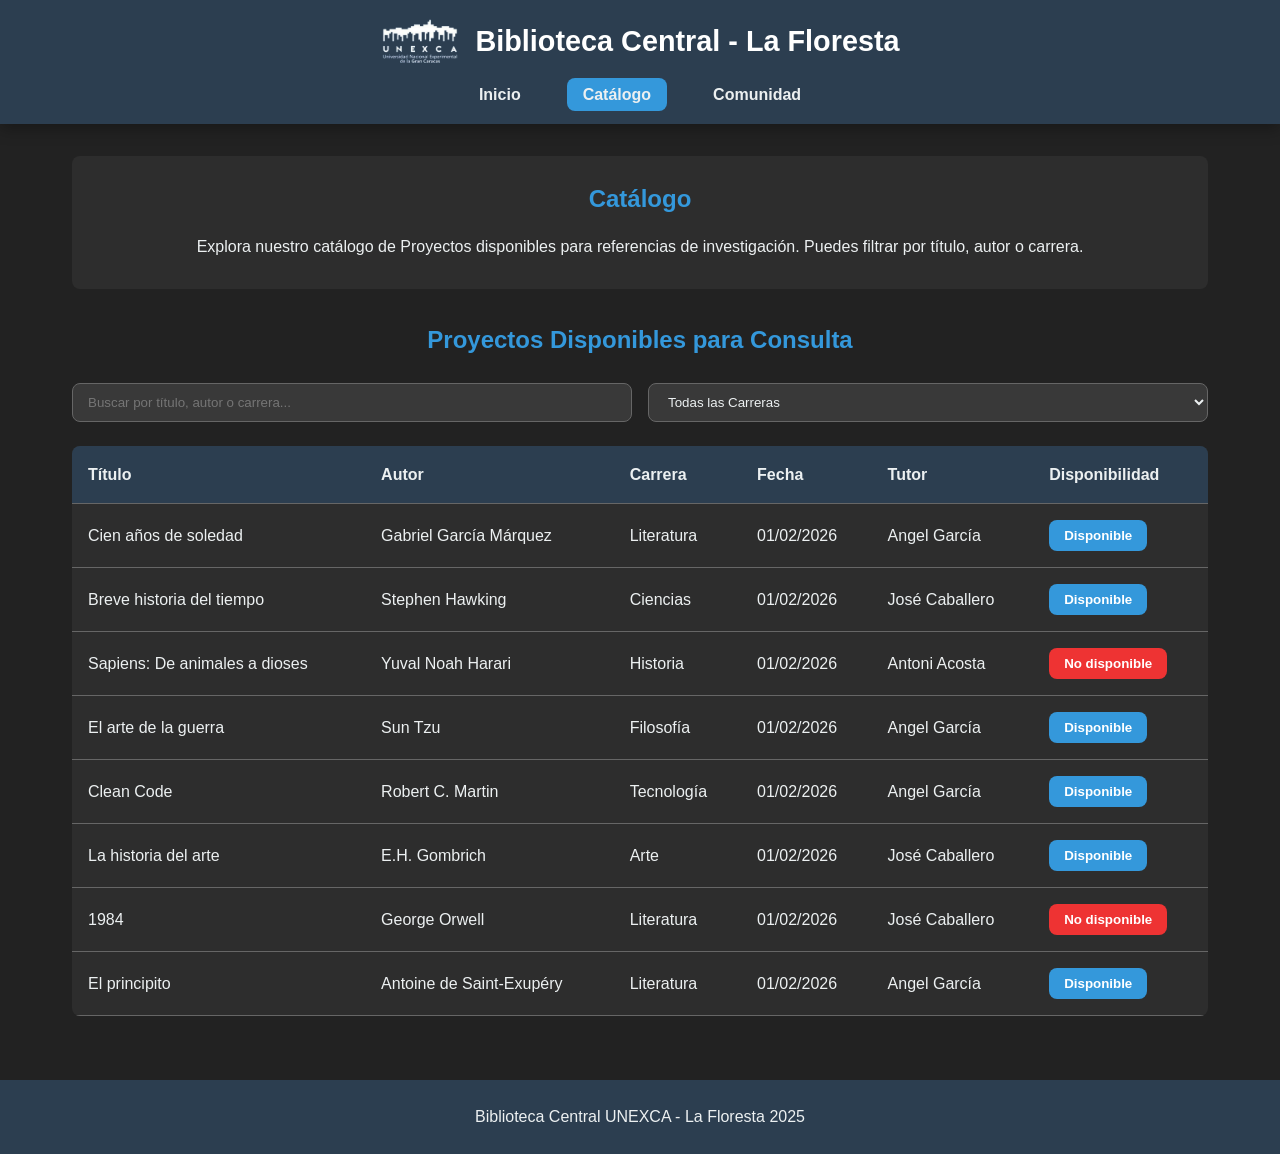
==== template/catalog.html @ 0e86082b "cambio de nomenclatura" ====
<!DOCTYPE html>
<html lang="es">
<head>
    <meta charset="UTF-8">
    <meta name="viewport" content="width=device-width, initial-scale=1.0">
    <meta name="description" content="Página principal - Biblioteca Central La Floresta">
    <title>Biblioteca UNEXCA - Página Principal</title>
    <link rel="stylesheet" href="../css/catalog_styles.css">
    <link rel="icon" href="../static/img/icono.png" type="image/png">
</head>
<body>
    <header class="main-header">
        <div class="header-content">
            <img src="../static/img/unexca_logo.png" alt="Logo UNEXCA" class="header-logo">
            <h1>Biblioteca Central - La Floresta</h1>
        </div>
        <nav class="main-nav">
            <ul>
                <li><a href="index.html">Inicio</a></li>
                <li><a href="catalog.html" class="active">Catálogo</a></li>
                <li><a href="#">Comunidad</a></li>
            </ul>
        </nav>
    </header>

    <main class="main-content">
        <section class="welcome-section">
            <h2>Catálogo</h2>
            <p>Explora nuestro catálogo de Proyectos disponibles para referencias de investigación. Puedes filtrar por título, autor o carrera.</p>
        </section>

        <section class="books-section">
            <h2>Proyectos Disponibles para Consulta</h2>
            
            <div class="filter-options">
                <input type="text" id="search-input" placeholder="Buscar por título, autor o carrera...">
                <select id="category-filter">
                    <option value="">Todas las Carreras</option>
                    <option value="Literatura">Literatura</option>
                    <option value="Ciencias">Ciencias</option>
                    <option value="Historia">Historia</option>
                    <option value="Tecnología">Tecnología</option>
                    <option value="Arte">Arte</option>
                </select>
            </div>

            <div class="table-container">
                <table class="books-table">
                    <thead>
                        <tr>
                            <th>Título</th>
                            <th>Autor</th>
                            <th>Carrera</th>
                            <th>Fecha</th>
                            <th>Tutor</th>
                            <th>Disponibilidad</th>
                        </tr>
                    </thead>
                    <tbody>
                        <tr>
                            <td>Cien años de soledad</td>
                            <td>Gabriel García Márquez</td>
                            <td>Literatura</td>
                            <td>01/02/2026</td>
                            <td>Angel García</td>
                            <td><button class="loan-btn">Disponible</button></td>
                        </tr>
                        <tr>
                            <td>Breve historia del tiempo</td>
                            <td>Stephen Hawking</td>
                            <td>Ciencias</td>
                            <td>01/02/2026</td>
                            <td>José Caballero</td>
                            <td><button class="loan-btn">Disponible</button></td>
                        </tr>
                        <tr>
                            <td>Sapiens: De animales a dioses</td>
                            <td>Yuval Noah Harari</td>
                            <td>Historia</td>
                            <td>01/02/2026</td>
                            <td>Antoni Acosta</td>
                            <td><button class="loan-btn" disabled>No disponible</button></td>
                        </tr>
                        <tr>
                            <td>El arte de la guerra</td>
                            <td>Sun Tzu</td>
                            <td>Filosofía</td>
                            <td>01/02/2026</td>
                            <td>Angel García</td>
                            <td><button class="loan-btn">Disponible</button></td>
                        </tr>
                        <tr>
                            <td>Clean Code</td>
                            <td>Robert C. Martin</td>
                            <td>Tecnología</td>
                            <td>01/02/2026</td>
                            <td>Angel García</td>
                            <td><button class="loan-btn">Disponible</button></td>
                        </tr>
                        <tr>
                            <td>La historia del arte</td>
                            <td>E.H. Gombrich</td>
                            <td>Arte</td>
                            <td>01/02/2026</td>
                            <td>José Caballero</td>
                            <td><button class="loan-btn">Disponible</button></td>
                        </tr>
                        <tr>
                            <td>1984</td>
                            <td>George Orwell</td>
                            <td>Literatura</td>
                            <td>01/02/2026</td>
                            <td>José Caballero</td>
                            <td><button class="loan-btn" disabled>No disponible</button></td>
                        </tr>
                        <tr>
                            <td>El principito</td>
                            <td>Antoine de Saint-Exupéry</td>
                            <td>Literatura</td>
                            <td>01/02/2026</td>
                            <td>Angel García</td>
                            <td><button class="loan-btn">Disponible</button></td>
                        </tr>
                    </tbody>
                </table>
            </div>
        </section>
    </main>

    <footer class="main-footer">
        <p>Biblioteca Central UNEXCA - La Floresta 2025</p>
    </footer>
</body>
</html>
---- css/catalog_styles.css ----
/* Variables de colores y fuentes*/
:root {
    --color-primary: #2c3e50;
    --color-secondary: #3498db;
    --color-light: #ecf0f1;
    --color-background: #222;
    --color-form-bg: #ffffff0d;
    --color-border: #666;
    --color-warning: #E33f;
    --font-primary: 'Segoe UI', Tahoma, Geneva, Verdana, sans-serif;
    --border-radius: 8px;
    --box-shadow: 0 5px 15px #0000004d;
    --transition: all 0.3s ease;
}

/* Reset y estilos base */
* {
    box-sizing: border-box;
    margin: 0;
    padding: 0;
}

body {
    margin: 0;
    padding: 0;
    font-family: var(--font-primary);
    color: var(--color-light);
    background-color: var(--color-background);
    line-height: 1.6;
    display: flex;
    flex-direction: column;
    min-height: 100vh;
}

/* Header */
.main-header {
    background-color: var(--color-primary);
    padding: 1rem;
    box-shadow: var(--box-shadow);
    position: sticky;
    top: 0;
    z-index: 1000;
}

.header-content {
    display: flex;
    align-items: center;
    justify-content: center;
    margin-bottom: 1rem;
}

.header-logo {
    max-width: 80px;
    height: auto;
    margin-right: 15px;
}

.main-header h1 {
    color: white;
    font-size: 1.8rem;
}

.main-nav ul {
    display: flex;
    justify-content: center;
    list-style: none;
}

.main-nav li {
    margin: 0 15px;
}

.main-nav a {
    color: var(--color-light);
    text-decoration: none;
    font-weight: 550;
    padding: 0.5rem 1rem;
    border-radius: var(--border-radius);
    transition: var(--transition);
}

.main-nav a:hover, .main-nav a.active {
    background-color: var(--color-secondary);
    border-radius: var(--border-radius);
}

/* Contenido Principal */
.main-content {
    flex: 1;
    padding: 2rem;
    max-width: 1200px;
    margin: 0 auto;
    width: 100%;
    margin: auto;
}

.welcome-section {
    text-align: center;
    margin-bottom: 2rem;
    padding: 1.5rem;
    padding-bottom: 1.8rem;
    background-color: var(--color-form-bg);
    border-radius: var(--border-radius);
}

.welcome-section h2 {
    margin-bottom: 1rem;
    color: var(--color-secondary);
}

/* Descripción section */
.books-section {
    margin-top: 2rem;
}

.books-section h2 {
    margin-bottom: 1.5rem;
    color: var(--color-secondary);
    text-align: center;
}

.filter-options {
    display: flex;
    gap: 1rem;
    margin-bottom: 1.5rem;
    flex-wrap: wrap;
}

#search-input, #category-filter {
    padding: 10px 15px;
    border: 1px solid var(--color-border);
    border-radius: var(--border-radius);
    background-color: #ffffff1a;
    color: var(--color-light);
    font-family: var(--font-primary);
    flex: 1;
    min-width: 200px;
}

#search-input:focus, #category-filter:focus {
    outline: none;
    border-color: var(--color-secondary);
    box-shadow: 0 0 0 2px #3498db4d;
}

option {
    background-color: #111;
}

/* Tabla de libros */
.table-container {
    overflow-x: auto;
}

.books-table {
    width: 100%;
    border-collapse: collapse;
    background-color: var(--color-form-bg);
    border-radius: var(--border-radius);
    overflow: hidden;
}

.books-table th, .books-table td {
    padding: 1rem;
    text-align: left;
    border-bottom: 1px solid var(--color-border);
}

.books-table th {
    background-color: var(--color-primary);
    color: var(--color-light);
    font-weight: 600;
}

.books-table tr:hover {
    background-color: #ffffff0f;
}

/* Botones */
.loan-btn {
    background-color: var(--color-secondary);
    color: white;
    border: none;
    padding: 8px 15px;
    border-radius: var(--border-radius);
    cursor: pointer;
    font-weight: 600;
    transition: var(--transition);
}

.loan-btn:hover:not(:disabled) {
    background-color: #1e5d86;
}

.loan-btn:disabled {
    background-color: var(--color-warning);
    cursor: not-allowed;
}

/* Footer */
.main-footer {
    background-color: var(--color-primary);
    padding: 1.5rem;
    text-align: center;
    margin-top: 2rem;
}

/* Responsive */
@media (max-width: 768px) {
    .main-nav ul {
        flex-direction: column;
        align-items: center;
    }
    
    .main-nav li {
        margin: 5px 0;
    }
    
    .filter-options {
        flex-direction: column;
    }
    
    .books-table {
        font-size: 0.9rem;
    }
    
    .books-table th, .books-table td {
        padding: 0.5rem;
    }
}
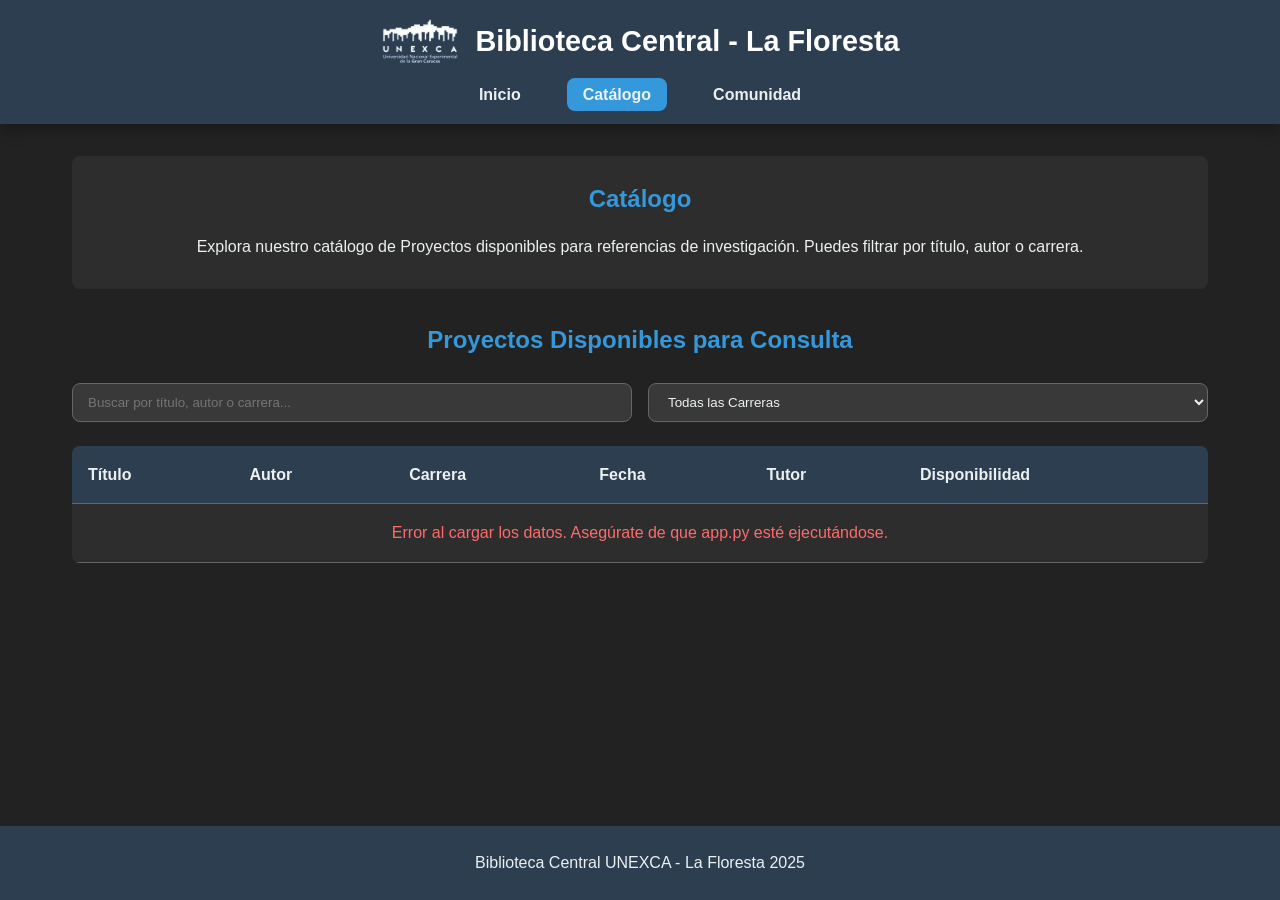
==== commit 47006135: "Implement Flask API for project data retrieval and update catalog.html to fetch and display projects" ====
--- a/template/catalog.html
+++ b/template/catalog.html
@@ -56,70 +56,10 @@
                             <th>Disponibilidad</th>
                         </tr>
                     </thead>
-                    <tbody>
+                    <!-- AQUÍ ESTÁ EL CAMBIO 1: El cuerpo de la tabla está vacío y tiene un ID -->
+                    <tbody id="tabla-proyectos">
                         <tr>
-                            <td>Cien años de soledad</td>
-                            <td>Gabriel García Márquez</td>
-                            <td>Literatura</td>
-                            <td>01/02/2026</td>
-                            <td>Angel García</td>
-                            <td><button class="loan-btn">Disponible</button></td>
-                        </tr>
-                        <tr>
-                            <td>Breve historia del tiempo</td>
-                            <td>Stephen Hawking</td>
-                            <td>Ciencias</td>
-                            <td>01/02/2026</td>
-                            <td>José Caballero</td>
-                            <td><button class="loan-btn">Disponible</button></td>
-                        </tr>
-                        <tr>
-                            <td>Sapiens: De animales a dioses</td>
-                            <td>Yuval Noah Harari</td>
-                            <td>Historia</td>
-                            <td>01/02/2026</td>
-                            <td>Antoni Acosta</td>
-                            <td><button class="loan-btn" disabled>No disponible</button></td>
-                        </tr>
-                        <tr>
-                            <td>El arte de la guerra</td>
-                            <td>Sun Tzu</td>
-                            <td>Filosofía</td>
-                            <td>01/02/2026</td>
-                            <td>Angel García</td>
-                            <td><button class="loan-btn">Disponible</button></td>
-                        </tr>
-                        <tr>
-                            <td>Clean Code</td>
-                            <td>Robert C. Martin</td>
-                            <td>Tecnología</td>
-                            <td>01/02/2026</td>
-                            <td>Angel García</td>
-                            <td><button class="loan-btn">Disponible</button></td>
-                        </tr>
-                        <tr>
-                            <td>La historia del arte</td>
-                            <td>E.H. Gombrich</td>
-                            <td>Arte</td>
-                            <td>01/02/2026</td>
-                            <td>José Caballero</td>
-                            <td><button class="loan-btn">Disponible</button></td>
-                        </tr>
-                        <tr>
-                            <td>1984</td>
-                            <td>George Orwell</td>
-                            <td>Literatura</td>
-                            <td>01/02/2026</td>
-                            <td>José Caballero</td>
-                            <td><button class="loan-btn" disabled>No disponible</button></td>
-                        </tr>
-                        <tr>
-                            <td>El principito</td>
-                            <td>Antoine de Saint-Exupéry</td>
-                            <td>Literatura</td>
-                            <td>01/02/2026</td>
-                            <td>Angel García</td>
-                            <td><button class="loan-btn">Disponible</button></td>
+                            <td colspan="6" style="text-align: center;">Cargando datos...</td>
                         </tr>
                     </tbody>
                 </table>
@@ -130,5 +70,72 @@
     <footer class="main-footer">
         <p>Biblioteca Central UNEXCA - La Floresta 2025</p>
     </footer>
+
+    <!-- AQUÍ ESTÁ EL CAMBIO 2: El Script que conecta con Flask -->
+    <script>
+        document.addEventListener('DOMContentLoaded', function() {
+            // URL de tu API en Flask
+            const apiUrl = 'http://127.0.0.1:5000/api/proyectos';
+
+            fetch(apiUrl)
+                .then(response => {
+                    if (!response.ok) {
+                        throw new Error('Error en la red o servidor no encontrado');
+                    }
+                    return response.json();
+                })
+                .then(data => {
+                    const tbody = document.getElementById('tabla-proyectos');
+                    tbody.innerHTML = ''; // Limpiar el mensaje de "Cargando..."
+
+                    if (data.length === 0) {
+                        tbody.innerHTML = '<tr><td colspan="6" style="text-align:center">No se encontraron proyectos.</td></tr>';
+                        return;
+                    }
+
+                    // Recorrer los datos que vienen de la Base de Datos
+                    data.forEach(proyecto => {
+                        // Lógica para saber si el botón debe estar deshabilitado
+                        // Asumimos que "disponibilidad" viene como true/false desde Postgres
+                        const estaDisponible = proyecto.disponibilidad; 
+                        const textoBoton = estaDisponible ? 'Disponible' : 'No disponible';
+                        const atributoDisabled = estaDisponible ? '' : 'disabled';
+
+                        // Formatear la fecha para que se vea bonita (DD/MM/YYYY)
+                        let fechaFormateada = proyecto.fecha;
+                        try {
+                            const fechaObj = new Date(proyecto.fecha);
+                            fechaFormateada = fechaObj.toLocaleDateString('es-ES');
+                        } catch (e) {
+                            console.log("Error formateando fecha", e);
+                        }
+
+                        // Crear la fila HTML
+                        const fila = `
+                            <tr>
+                                <td>${proyecto.titulo}</td>
+                                <td>${proyecto.autor}</td>
+                                <td>${proyecto.carrera}</td>
+                                <td>${fechaFormateada}</td>
+                                <td>${proyecto.tutor}</td>
+                                <td>
+                                    <button class="loan-btn" ${atributoDisabled}>
+                                        ${textoBoton}
+                                    </button>
+                                </td>
+                            </tr>
+                        `;
+                        
+                        // Agregar la fila a la tabla
+                        tbody.innerHTML += fila;
+                    });
+                })
+                .catch(error => {
+                    console.error('Hubo un problema:', error);
+                    const tbody = document.getElementById('tabla-proyectos');
+                    tbody.innerHTML = `<tr><td colspan="6" style="text-align: center; color: #ff6b6b;">Error al cargar los datos. Asegúrate de que app.py esté ejecutándose.</td></tr>`;
+                });
+        });
+    </script>
 </body>
 </html>
